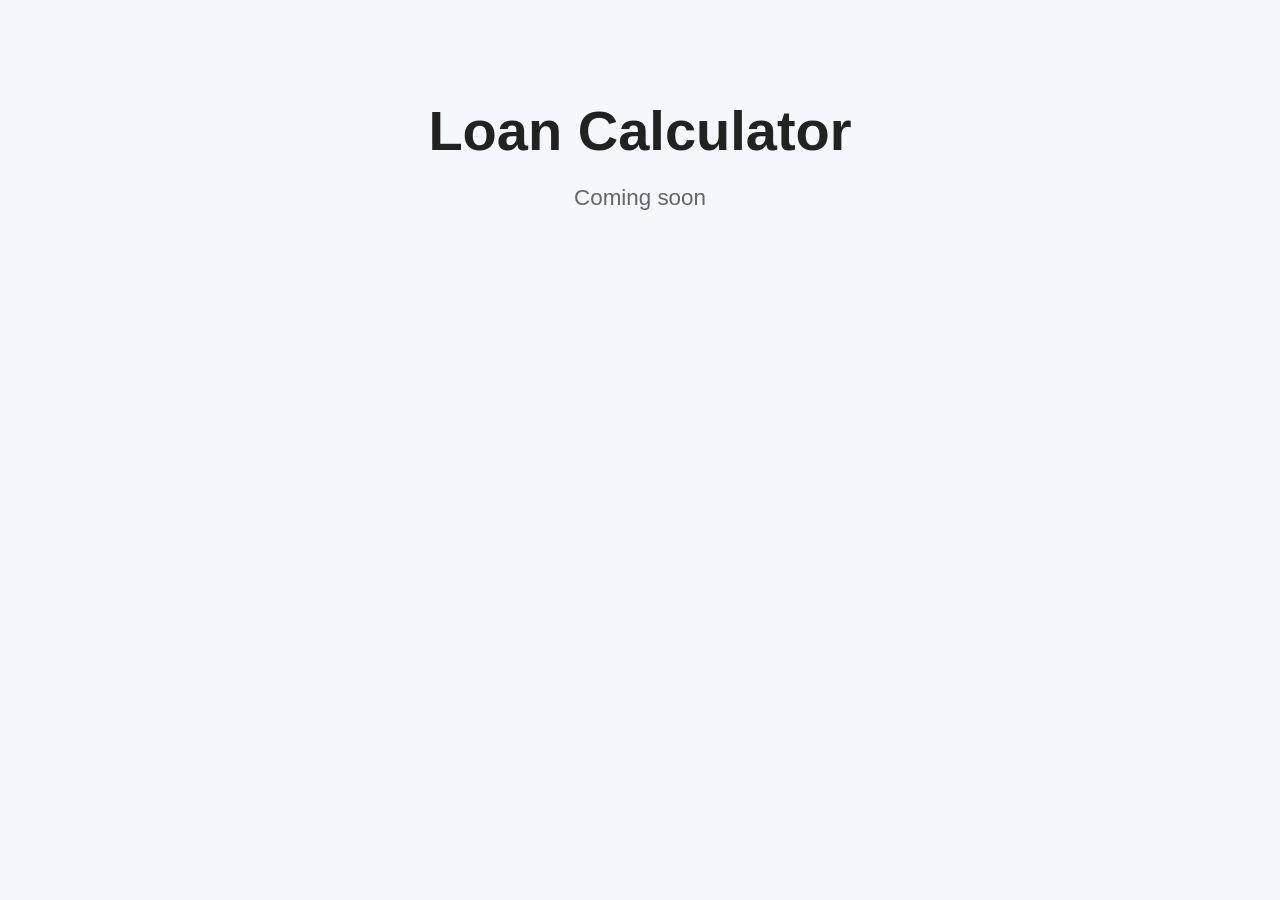
==== loan-calculator.html @ 7b883534 "Add initial loan calculator HTML structure" ====
<!DOCTYPE html>
<html lang="en">
<head>
  <meta charset="UTF-8" />
  <meta name="viewport" content="width=device-width, initial-scale=1.0" />
  <title>Loan Calculator</title>
  <link rel="stylesheet" href="style.css" />
</head>
<body>
  <main class="home-page">
    <h1>Loan Calculator</h1>
    <p class="subtitle">Coming soon</p>
  </main>
</body>
</html>
---- style.css ----
* {
  box-sizing: border-box;
}

body {
  margin: 0;
  font-family: Arial, sans-serif;
  background: #f5f7fb;
  color: #222;
}

.home-page {
  max-width: 1100px;
  margin: 0 auto;
  padding: 60px 20px 80px;
  text-align: center;
}

.home-page h1 {
  font-size: 3.5rem;
  margin-bottom: 12px;
}

.subtitle {
  font-size: 1.4rem;
  color: #666;
  margin-bottom: 50px;
}

.tool-grid {
  display: grid;
  grid-template-columns: repeat(auto-fit, minmax(300px, 1fr));
  gap: 24px;
}

.tool-card {
  display: flex;
  align-items: center;
  gap: 18px;
  text-align: left;
  text-decoration: none;
  color: inherit;
  background: #ffffff;
  border: 1px solid #d8dee8;
  border-radius: 20px;
  padding: 26px 22px;
  box-shadow: 0 2px 8px rgba(0, 0, 0, 0.04);
  transition: transform 0.18s ease, box-shadow 0.18s ease, border-color 0.18s ease;
}

.tool-card:hover {
  transform: translateY(-3px);
  box-shadow: 0 10px 22px rgba(0, 0, 0, 0.08);
  border-color: #b8c4d6;
}

.tool-icon {
  width: 72px;
  height: 72px;
  border-radius: 18px;
  background: #eef3ea;
  display: flex;
  align-items: center;
  justify-content: center;
  font-size: 2rem;
  flex-shrink: 0;
}

.tool-text h2 {
  margin: 0 0 8px;
  font-size: 1.7rem;
}

.tool-text p {
  margin: 0;
  font-size: 1.1rem;
  line-height: 1.45;
  color: #555;
}

@media (max-width: 700px) {
  .home-page h1 {
    font-size: 2.5rem;
  }

  .subtitle {
    font-size: 1.1rem;
  }

  .tool-card {
    padding: 20px 18px;
  }

  .tool-text h2 {
    font-size: 1.35rem;
  }

  .tool-text p {
    font-size: 1rem;
  }
}
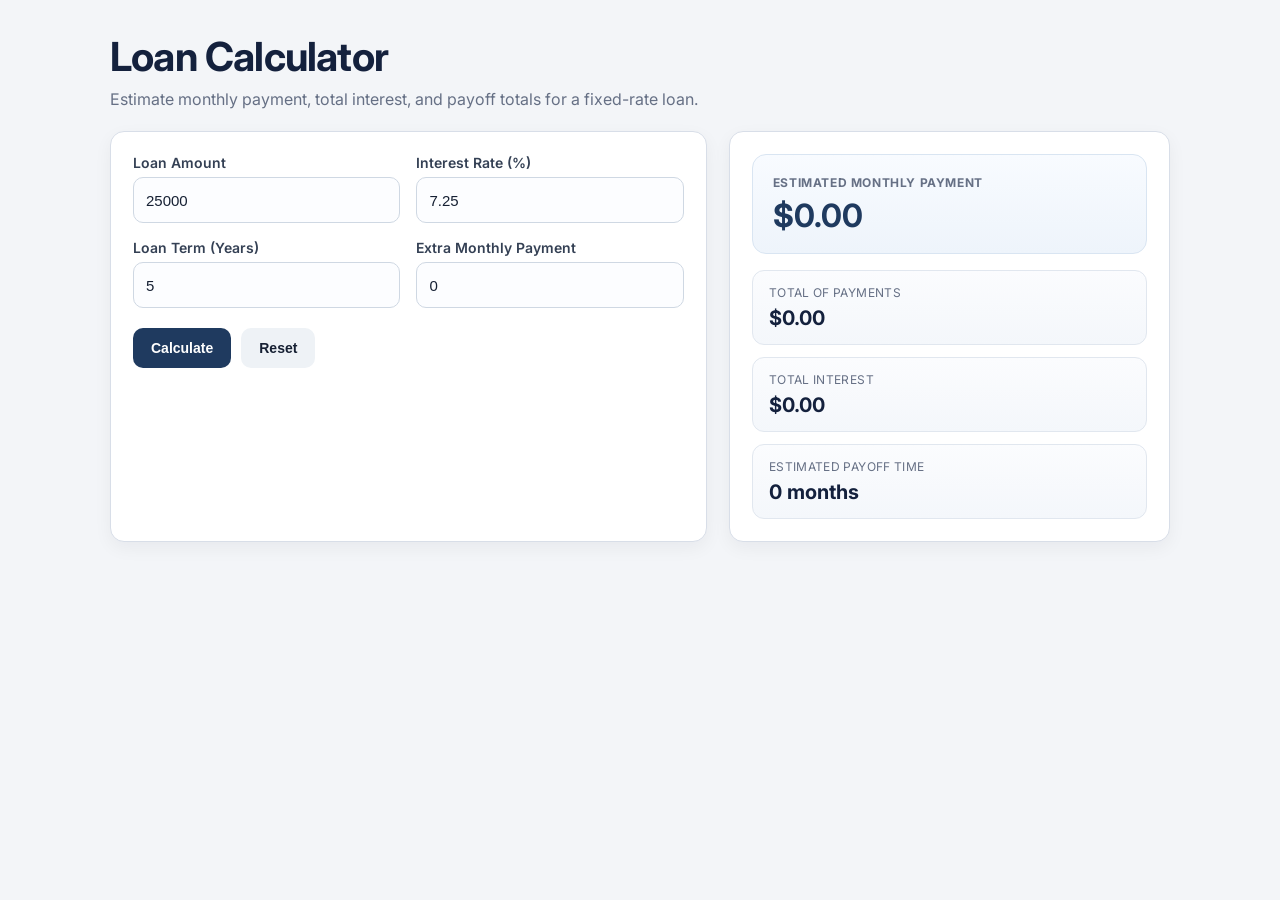
==== commit c552aaff: "Update loan-calculator.html" ====
--- a/loan-calculator.html
+++ b/loan-calculator.html
@@ -3,13 +3,86 @@
 <head>
   <meta charset="UTF-8" />
   <meta name="viewport" content="width=device-width, initial-scale=1.0" />
+
+  <link href="https://fonts.googleapis.com/css2?family=Inter:wght@400;600;700;800&display=swap" rel="stylesheet">
+
   <title>Loan Calculator</title>
-  <link rel="stylesheet" href="style.css" />
+ 
+  <meta
+    name="description"
+    content="Calculate monthly loan payments, total interest, and total repayment amount."
+  />
+  <link rel="stylesheet" href="css/base.css">
+  <link rel="stylesheet" href="css/calculator.css">
 </head>
 <body>
-  <main class="home-page">
-    <h1>Loan Calculator</h1>
-    <p class="subtitle">Coming soon</p>
+  
+  <main class="page-wrap">
+    <section class="hero">
+      <h1>Loan Calculator</h1>
+      <p>Estimate monthly payment, total interest, and payoff totals for a fixed-rate loan.</p>
+    </section>
+
+    <div id="validationMessage" class="validation-message" role="alert" aria-live="assertive" hidden></div>
+
+    <section class="calculator-layout">
+      <div class="panel form-panel">
+        <form id="loanForm" novalidate>
+          <div class="form-grid">
+            <div class="field">
+              <label for="loanAmount">Loan Amount</label>
+              <input type="number" id="loanAmount" value="25000" min="0" step="100" inputmode="decimal" />
+            </div>
+
+            <div class="field">
+              <label for="interestRate">Interest Rate (%)</label>
+              <input type="number" id="interestRate" value="7.25" min="0" step="0.01" inputmode="decimal" />
+            </div>
+
+            <div class="field">
+              <label for="loanTermYears">Loan Term (Years)</label>
+              <input type="number" id="loanTermYears" value="5" min="1" step="1" inputmode="numeric" />
+            </div>
+
+            <div class="field">
+              <label for="extraPayment">Extra Monthly Payment</label>
+              <input type="number" id="extraPayment" value="0" min="0" step="1" inputmode="decimal" />
+            </div>
+          </div>
+
+          <div class="button-row">
+            <button class="btn btn-primary" type="submit">Calculate</button>
+            <button class="btn btn-secondary" id="resetBtn" type="button">Reset</button>
+          </div>
+        </form>
+      </div>
+
+      <aside class="panel results-panel" aria-live="polite">
+        <div class="main-result-card">
+          <div class="result-kicker">Estimated Monthly Payment</div>
+          <div class="main-result" id="monthlyResult">$0.00</div>
+        </div>
+
+        <div class="stats-grid">
+          <div class="stat-card">
+            <span class="stat-label">Total of Payments</span>
+            <span class="stat-value" id="totalPaidResult">$0.00</span>
+          </div>
+
+          <div class="stat-card">
+            <span class="stat-label">Total Interest</span>
+            <span class="stat-value" id="totalInterestResult">$0.00</span>
+          </div>
+
+          <div class="stat-card">
+            <span class="stat-label">Estimated Payoff Time</span>
+            <span class="stat-value" id="payoffTimeResult">0 months</span>
+          </div>
+        </div>
+      </aside>
+    </section>
   </main>
+
+  <script src="loan.js"></script>
 </body>
 </html>
--- a/css/base.css
+++ b/css/base.css
@@ -0,0 +1,36 @@
+* {
+  box-sizing: border-box;
+}
+
+body {
+  margin: 0;
+  font-family: 'Inter', Arial, sans-serif;
+  background: #f3f5f8;
+  color: #162033;
+}
+
+a {
+  text-decoration: none;
+  color: inherit;
+}
+
+.container {
+  max-width: 1150px;
+  margin: 0 auto;
+  padding: 32px 20px 48px;
+}
+
+h1 {
+  margin: 0 0 8px;
+  font-size: 40px;
+  font-weight: 700;
+  letter-spacing: -0.02em;
+  color: #14213d;
+}
+
+.subtitle {
+  margin-bottom: 30px;
+  color: #667085;
+  font-size: 16px;
+  line-height: 1.5;
+}
--- a/css/calculator.css
+++ b/css/calculator.css
@@ -0,0 +1,233 @@
+.calculator-layout {
+  display: grid;
+  grid-template-columns: 1.15fr 0.85fr;
+  gap: 22px;
+}
+
+.panel {
+  background: #ffffff;
+  border-radius: 14px;
+  border: 1px solid #d8dee8;
+  padding: 22px;
+  box-shadow: 0 6px 18px rgba(16, 24, 40, 0.05);
+}
+
+.form-grid {
+  display: grid;
+  grid-template-columns: repeat(2, 1fr);
+  gap: 16px;
+}
+
+.field {
+  display: flex;
+  flex-direction: column;
+}
+
+.field label {
+  margin-bottom: 6px;
+  font-weight: 600;
+  font-size: 14px;
+  color: #344054;
+}
+
+.field input,
+.field select {
+  height: 46px;
+  border: 1px solid #cfd8e3;
+  border-radius: 10px;
+  padding: 0 12px;
+  font-size: 15px;
+  background: #fcfdff;
+  color: #162033;
+}
+
+.field input:focus,
+.field select:focus {
+  outline: none;
+  border-color: #98a2b3;
+  box-shadow: 0 0 0 3px rgba(152, 162, 179, 0.12);
+}
+
+.meta-row {
+  display: grid;
+  grid-template-columns: repeat(2, 1fr);
+  gap: 14px;
+  margin-top: 18px;
+}
+
+.meta-box {
+  padding: 14px 16px;
+  border: 1px solid #dde3ec;
+  border-radius: 12px;
+  background: linear-gradient(180deg, #f8fafc 0%, #f1f5f9 100%);
+}
+
+.meta-label {
+  display: block;
+  margin-bottom: 4px;
+  font-size: 12px;
+  color: #667085;
+  text-transform: uppercase;
+  letter-spacing: 0.03em;
+}
+
+.meta-value {
+  display: block;
+  font-size: 22px;
+  font-weight: 700;
+  color: #14213d;
+}
+
+.button-row {
+  margin-top: 20px;
+  display: flex;
+  gap: 10px;
+}
+
+.btn {
+  padding: 12px 18px;
+  border-radius: 10px;
+  font-weight: 700;
+  border: none;
+  cursor: pointer;
+  font-size: 14px;
+}
+
+.btn-primary {
+  background: #1f3a5f;
+  color: white;
+}
+
+.btn-primary:hover {
+  background: #19314f;
+}
+
+.btn-secondary {
+  background: #eef2f6;
+  color: #162033;
+}
+
+.results-panel {
+  display: flex;
+  flex-direction: column;
+  gap: 16px;
+}
+
+.main-result-card {
+  background: linear-gradient(180deg, #f8fbff 0%, #eef4fb 100%);
+  border: 1px solid #d9e5f2;
+  border-radius: 14px;
+  padding: 20px;
+}
+
+.result-kicker {
+  font-size: 12px;
+  font-weight: 700;
+  text-transform: uppercase;
+  letter-spacing: 0.05em;
+  color: #667085;
+  margin-bottom: 8px;
+}
+
+.main-result {
+  font-size: 32px;
+  font-weight: 700;
+  color: #1f3a5f;
+  line-height: 1.1;
+}
+
+.stats-grid {
+  display: grid;
+  gap: 12px;
+}
+
+.stat-card {
+  background: linear-gradient(180deg, #fbfcfe 0%, #f4f7fb 100%);
+  border: 1px solid #e1e7ef;
+  border-radius: 12px;
+  padding: 14px 16px;
+}
+
+.stat-label {
+  display: block;
+  font-size: 12px;
+  text-transform: uppercase;
+  letter-spacing: 0.03em;
+  color: #667085;
+  margin-bottom: 6px;
+}
+
+.stat-value {
+  display: block;
+  font-size: 20px;
+  font-weight: 700;
+  color: #14213d;
+}
+
+.breakdown {
+  background: linear-gradient(180deg, #fcfdff 0%, #f7f9fc 100%);
+  border: 1px solid #e1e7ef;
+  border-radius: 14px;
+  padding: 18px;
+}
+
+.breakdown h2 {
+  margin: 0 0 14px;
+  font-size: 20px;
+  font-weight: 700;
+  color: #14213d;
+}
+
+.breakdown-row {
+  display: flex;
+  justify-content: space-between;
+  padding: 11px 0;
+  border-bottom: 1px solid #e7edf4;
+  font-size: 14px;
+  color: #344054;
+}
+
+.total-row {
+  font-weight: 700;
+  color: #14213d;
+}
+
+@media (max-width: 900px) {
+  .calculator-layout {
+    grid-template-columns: 1fr;
+  }
+
+  .form-grid {
+    grid-template-columns: 1fr;
+  }
+}
+
+
+
+.page-wrap {
+  max-width: 1100px;
+  margin: 0 auto;
+  padding: 32px 20px 48px;
+}
+
+.hero h1 {
+  margin: 0;
+  font-size: 40px;
+  color: #14213d;
+}
+
+.hero p {
+  margin: 8px 0 22px;
+  color: #667085;
+  font-size: 16px;
+}
+
+.validation-message {
+  margin-bottom: 16px;
+  padding: 12px 14px;
+  border-radius: 10px;
+  border: 1px solid #fecaca;
+  background: #fff1f2;
+  color: #9f1239;
+  font-size: 14px;
+}
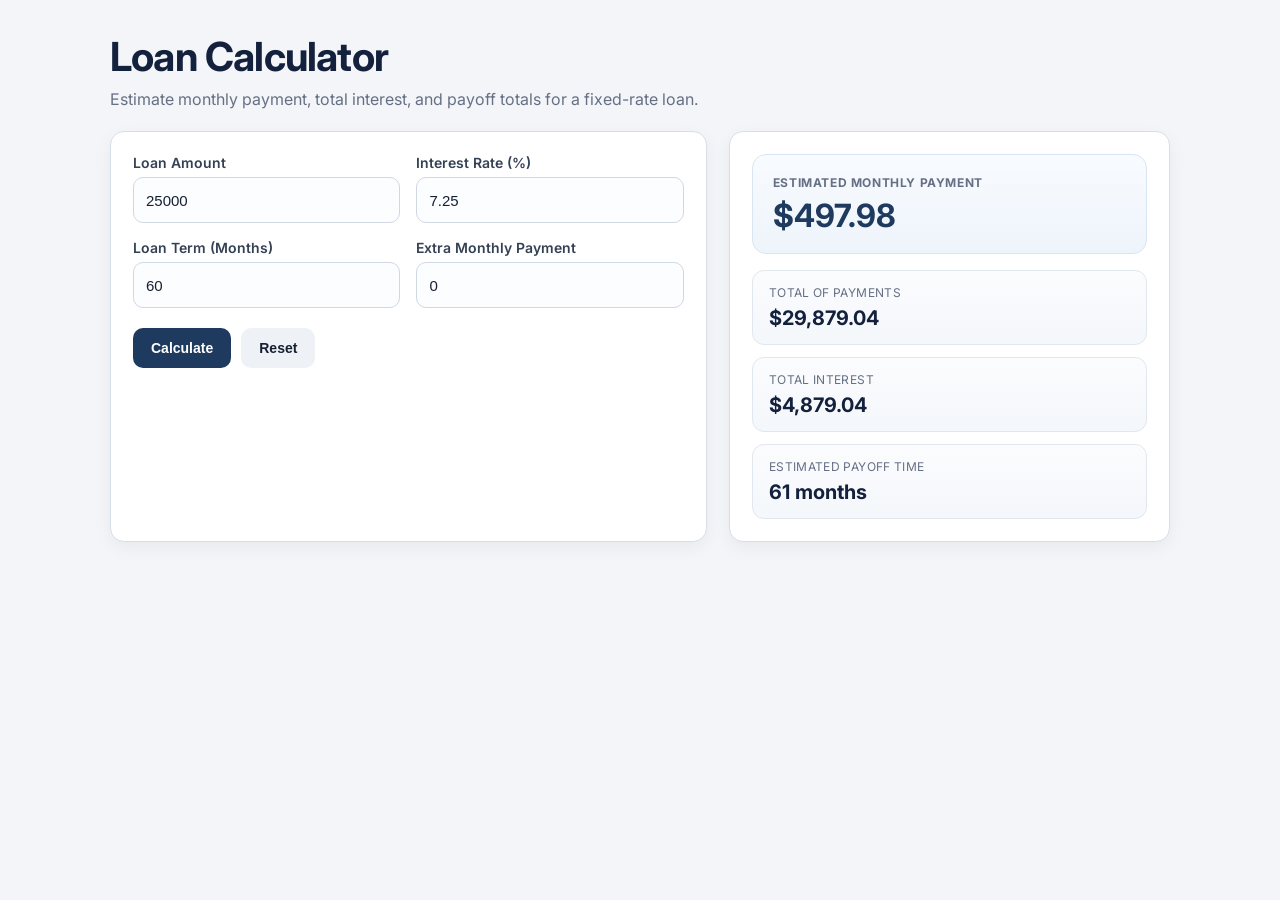
==== commit b065b93e: "Update loan-calculator.html" ====
--- a/loan-calculator.html
+++ b/loan-calculator.html
@@ -17,7 +17,7 @@
 </head>
 <body>
   
-  <main class="page-wrap">
+ <main class="page-wrap">
     <section class="hero">
       <h1>Loan Calculator</h1>
       <p>Estimate monthly payment, total interest, and payoff totals for a fixed-rate loan.</p>
@@ -40,8 +40,8 @@
             </div>
 
             <div class="field">
-              <label for="loanTermYears">Loan Term (Years)</label>
-              <input type="number" id="loanTermYears" value="5" min="1" step="1" inputmode="numeric" />
+              <label for="loanTermMonths">Loan Term (Months)</label>
+              <input type="number" id="loanTermMonths" value="60" min="1" step="1" inputmode="numeric" />
             </div>
 
             <div class="field">
--- a/css/calculator.css
+++ b/css/calculator.css
@@ -231,3 +231,33 @@
   color: #9f1239;
   font-size: 14px;
 }
+
+
+
+.page-wrap {
+  max-width: 1100px;
+  margin: 0 auto;
+  padding: 32px 20px 48px;
+}
+
+.hero h1 {
+  margin: 0;
+  font-size: 40px;
+  color: #14213d;
+}
+
+.hero p {
+  margin: 8px 0 22px;
+  color: #667085;
+  font-size: 16px;
+}
+
+.validation-message {
+  margin-bottom: 16px;
+  padding: 12px 14px;
+  border-radius: 10px;
+  border: 1px solid #fecaca;
+  background: #fff1f2;
+  color: #9f1239;
+  font-size: 14px;
+}
